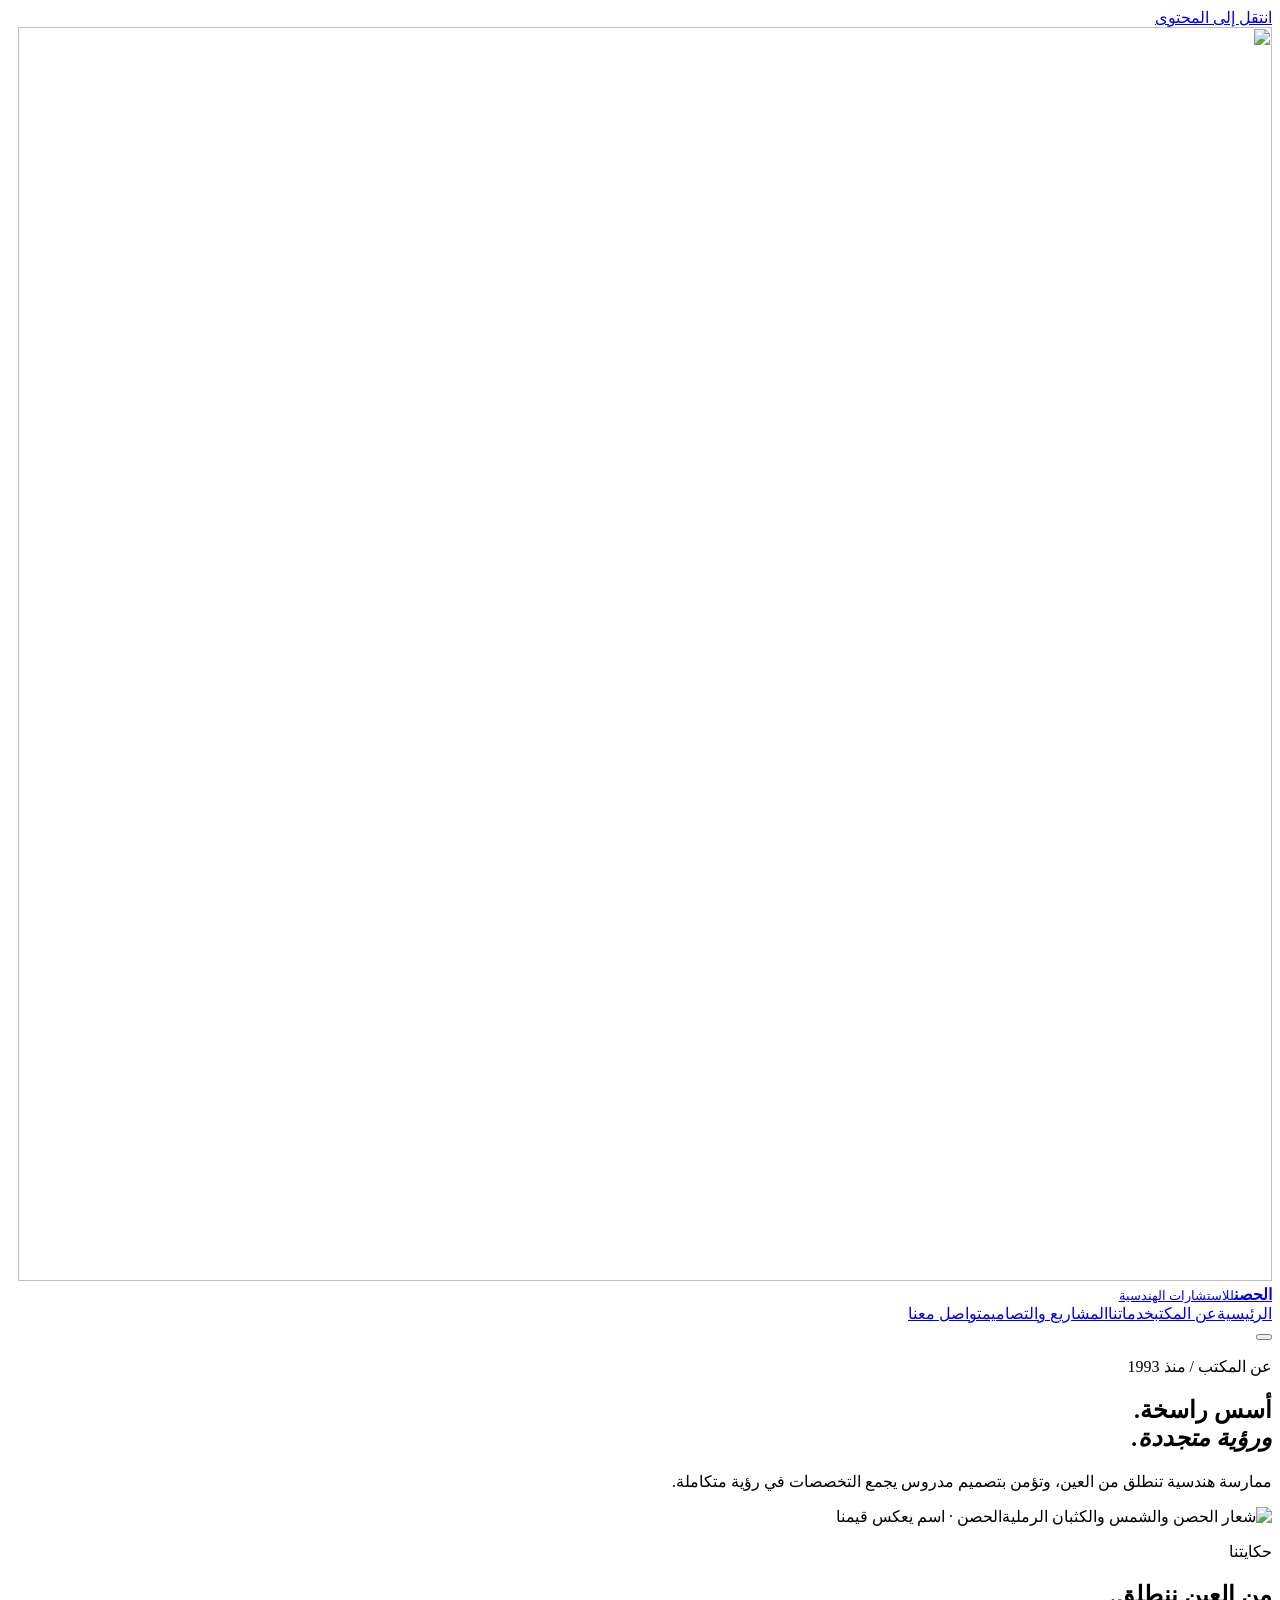
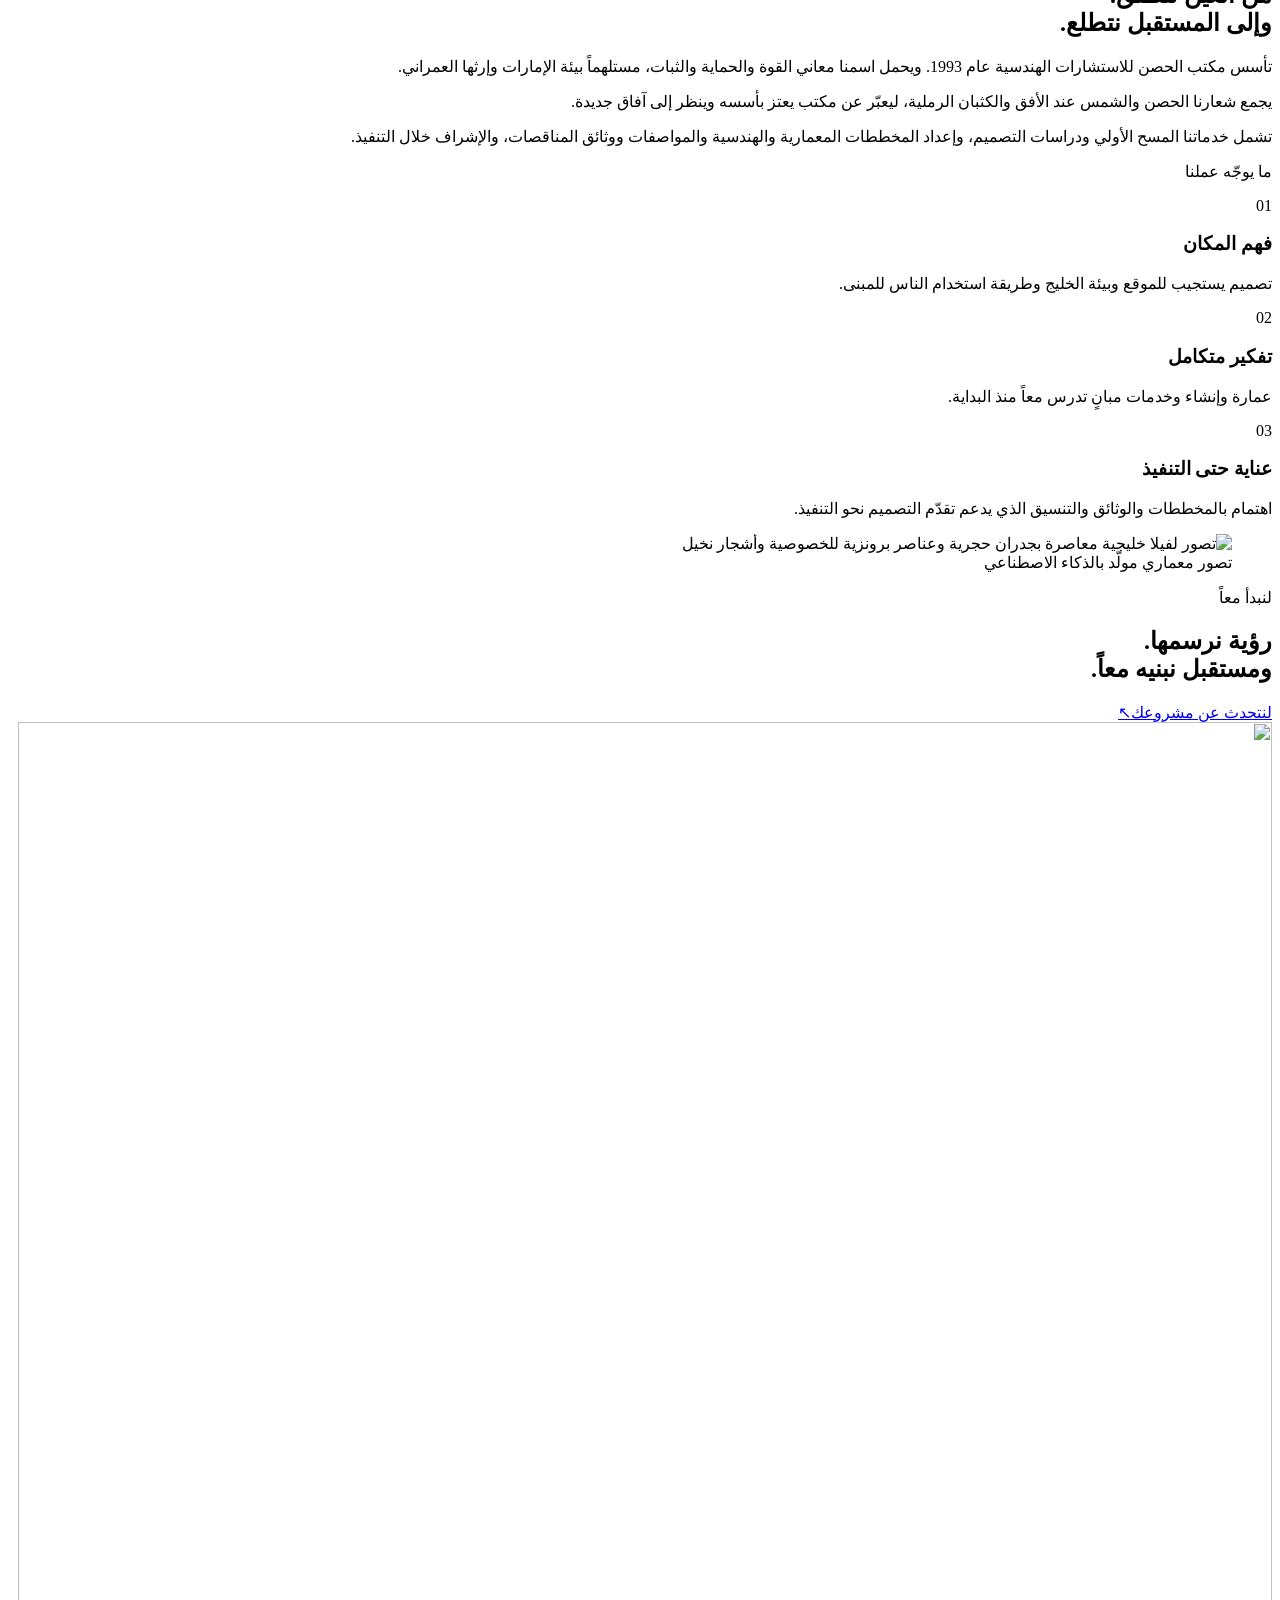
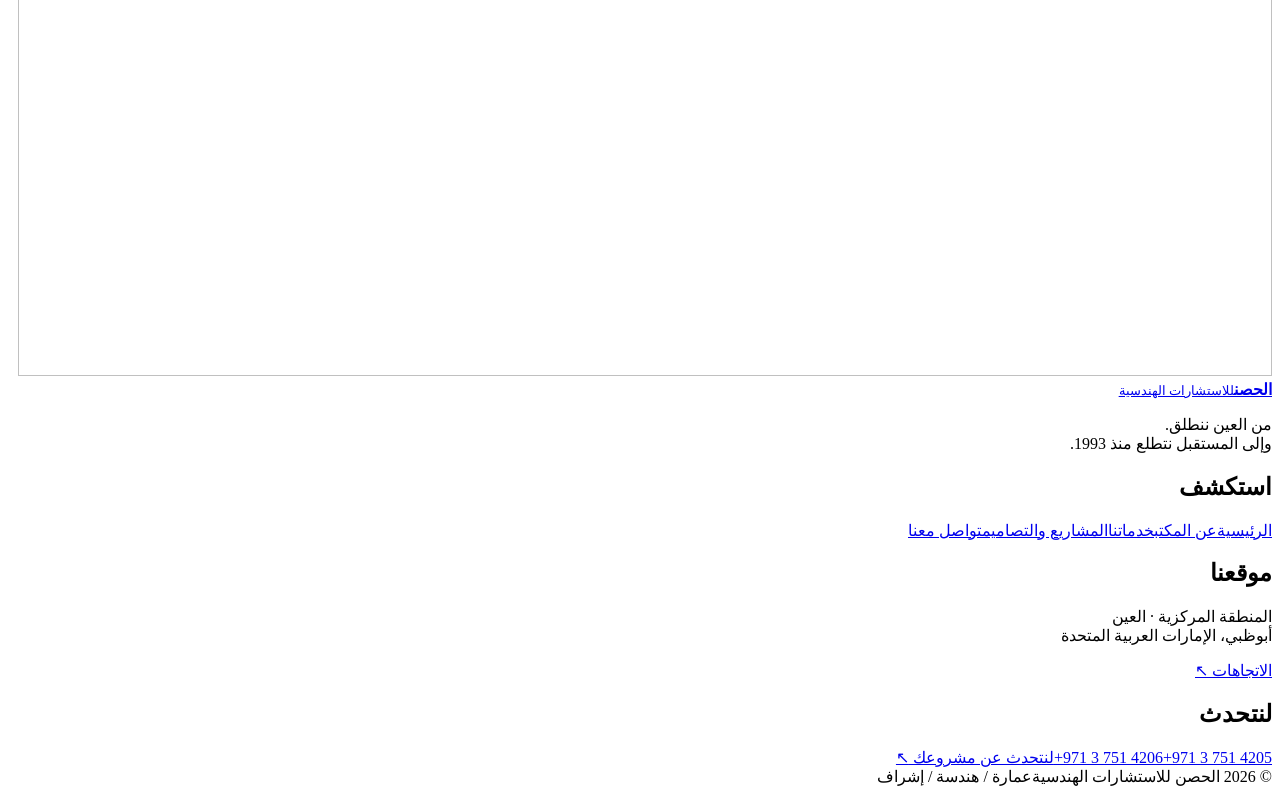
==== about.html @ 3a3fc2dd "Publish Arabic Al Hosn website pages" ====
<!doctype html><html lang="ar" dir="rtl"><head><meta charset="UTF-8"><meta name="viewport" content="width=device-width, initial-scale=1"><title>عن المكتب | الحصن للاستشارات الهندسية</title><meta name="description" content="العمارة والهندسة والإشراف في العين، الإمارات. الحصن للاستشارات الهندسية، منذ عام 1993."><meta name="theme-color" content="#542831"><link rel="canonical" href="https://originroastery1-crypto.github.io/al-hosn-engineering/about.html"><link rel="icon" href="assets/logo-transparent.png"><link rel="preconnect" href="https://fonts.googleapis.com"><link rel="preconnect" href="https://fonts.gstatic.com" crossorigin><link rel="stylesheet" href="assets/site.css?v=c51ff1ee59ac"><link rel="stylesheet" href="assets/gallery.css"><script src="script.js" defer></script></head><body class="arabic-only" data-page="about"><a class="skip" href="#main">انتقل إلى المحتوى</a><header class="site-header"><a class="brand" href="index.html" aria-label="الحصن — الصفحة الرئيسية"><span class="brand-emblem"><img class="" src="assets/logo-transparent.png" alt="" width="1254" height="1254" loading="lazy" decoding="async"></span><span class="wordmark"><b>الحصن</b><small>للاستشارات الهندسية</small></span></a><nav class="main-nav" id="main-navigation" aria-label="القائمة الرئيسية"><a href="index.html">الرئيسية</a><a href="about.html" aria-current="page">عن المكتب</a><a href="services.html">خدماتنا</a><a href="projects.html">المشاريع والتصاميم</a><a href="contact.html">تواصل معنا</a></nav><button class="menu" type="button" aria-expanded="false" aria-controls="main-navigation" aria-label="فتح القائمة"><span></span><span></span></button></header><main id="main"><section class="page-intro wrap"><p class="eyebrow">عن المكتب / منذ 1993</p><h1>أسس راسخة.<br><em>ورؤية متجددة.</em></h1><p class="lead">ممارسة هندسية تنطلق من العين، وتؤمن بتصميم مدروس يجمع التخصصات في رؤية متكاملة.</p></section><section class="about-story wrap"><div class="identity-panel"><img class="" src="assets/logo-transparent.png" alt="شعار الحصن والشمس والكثبان الرملية" width="1254" height="1254" loading="lazy" decoding="async"><span>الحصن · اسم يعكس قيمنا</span></div><div><p class="eyebrow">حكايتنا</p><h2>من العين ننطلق.<br>وإلى المستقبل نتطلع.</h2><p>تأسس مكتب الحصن للاستشارات الهندسية عام 1993. ويحمل اسمنا معاني القوة والحماية والثبات، مستلهماً بيئة الإمارات وإرثها العمراني.</p><p>يجمع شعارنا الحصن والشمس عند الأفق والكثبان الرملية، ليعبّر عن مكتب يعتز بأسسه وينظر إلى آفاق جديدة.</p><p>تشمل خدماتنا المسح الأولي ودراسات التصميم، وإعداد المخططات المعمارية والهندسية والمواصفات ووثائق المناقصات، والإشراف خلال التنفيذ.</p></div></section>
<section class="values wrap"><p class="eyebrow">ما يوجّه عملنا</p><div class="values-grid"><article><span>01</span><h3>فهم المكان</h3><p>تصميم يستجيب للموقع وبيئة الخليج وطريقة استخدام الناس للمبنى.</p></article><article><span>02</span><h3>تفكير متكامل</h3><p>عمارة وإنشاء وخدمات مبانٍ تدرس معاً منذ البداية.</p></article><article><span>03</span><h3>عناية حتى التنفيذ</h3><p>اهتمام بالمخططات والوثائق والتنسيق الذي يدعم تقدّم التصميم نحو التنفيذ.</p></article></div></section><section class="image-band"><figure class="architecture-image "><img class="" src="assets/gcc-villa.webp" alt="تصور لفيلا خليجية معاصرة بجدران حجرية وعناصر برونزية للخصوصية وأشجار نخيل" width="1024" height="688" loading="lazy" decoding="async"><figcaption>تصور معماري مولّد بالذكاء الاصطناعي</figcaption></figure></section><section class="invitation wrap"><div><p class="eyebrow">لنبدأ معاً</p><h2>رؤية نرسمها.<br>ومستقبل نبنيه معاً.</h2></div><a class="button light" href="contact.html">لنتحدث عن مشروعك<span aria-hidden="true">↖</span></a></section></main><footer class="site-footer wrap"><div><a class="brand" href="index.html" aria-label="الحصن — الصفحة الرئيسية"><span class="brand-emblem"><img class="" src="assets/logo-transparent.png" alt="" width="1254" height="1254" loading="lazy" decoding="async"></span><span class="wordmark"><b>الحصن</b><small>للاستشارات الهندسية</small></span></a><p>من العين ننطلق.<br>وإلى المستقبل نتطلع منذ 1993.</p></div><div><h2>استكشف</h2><a href="index.html">الرئيسية</a><a href="about.html" aria-current="page">عن المكتب</a><a href="services.html">خدماتنا</a><a href="projects.html">المشاريع والتصاميم</a><a href="contact.html">تواصل معنا</a></div><div><h2>موقعنا</h2><p>المنطقة المركزية · العين<br>أبوظبي، الإمارات العربية المتحدة</p><a href="https://www.google.com/maps/search/?api=1&query=Al+Hosn+Engineering+Consultants+Zayed+Bin+Sultan+Street+Al+Ain" target="_blank" rel="noopener">الاتجاهات <span aria-hidden="true">↖</span></a></div><div><h2>لنتحدث</h2><a dir="ltr" href="tel:+97137514205">+971 3 751 4205</a><a dir="ltr" href="tel:+97137514206">+971 3 751 4206</a><a href="contact.html">لنتحدث عن مشروعك <span aria-hidden="true">↖</span></a></div><div class="footer-bottom"><span>© <span id="year">2026</span> الحصن للاستشارات الهندسية</span><span>عمارة / هندسة / إشراف</span></div></footer></body></html>
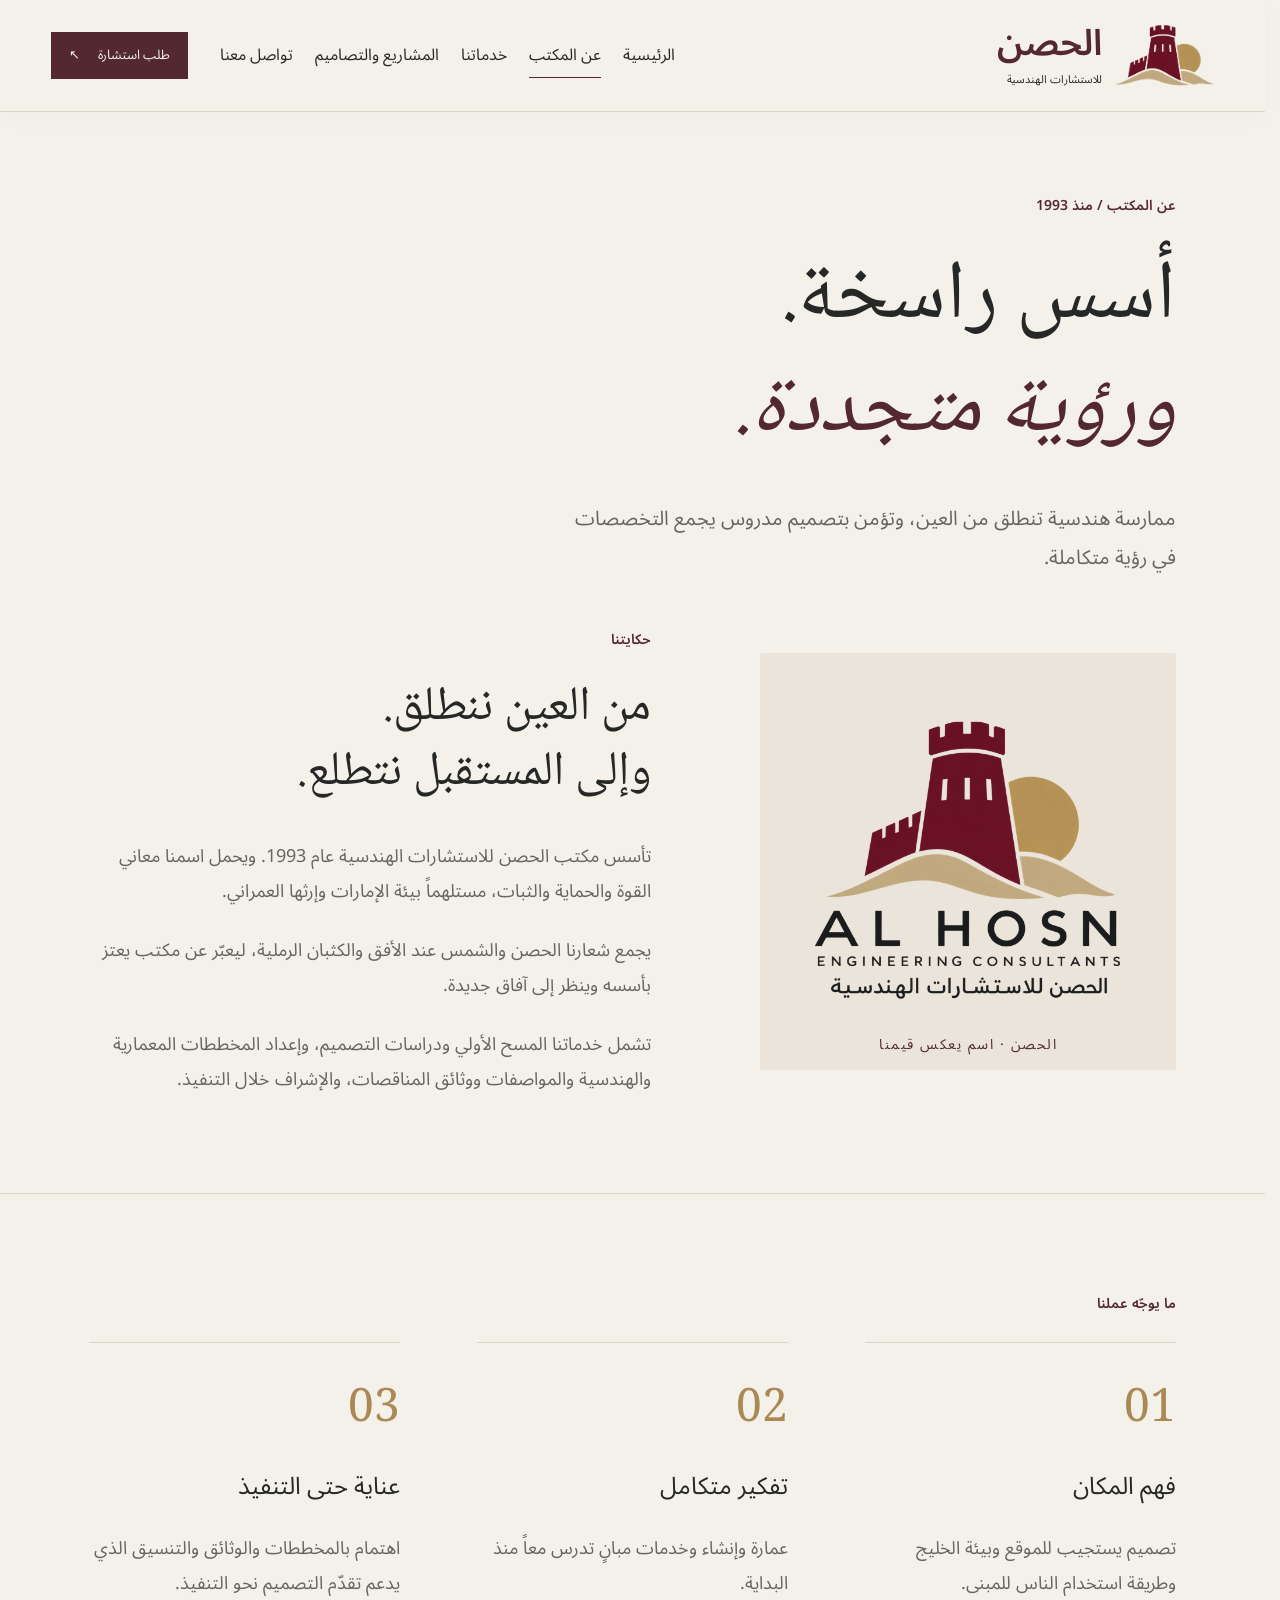
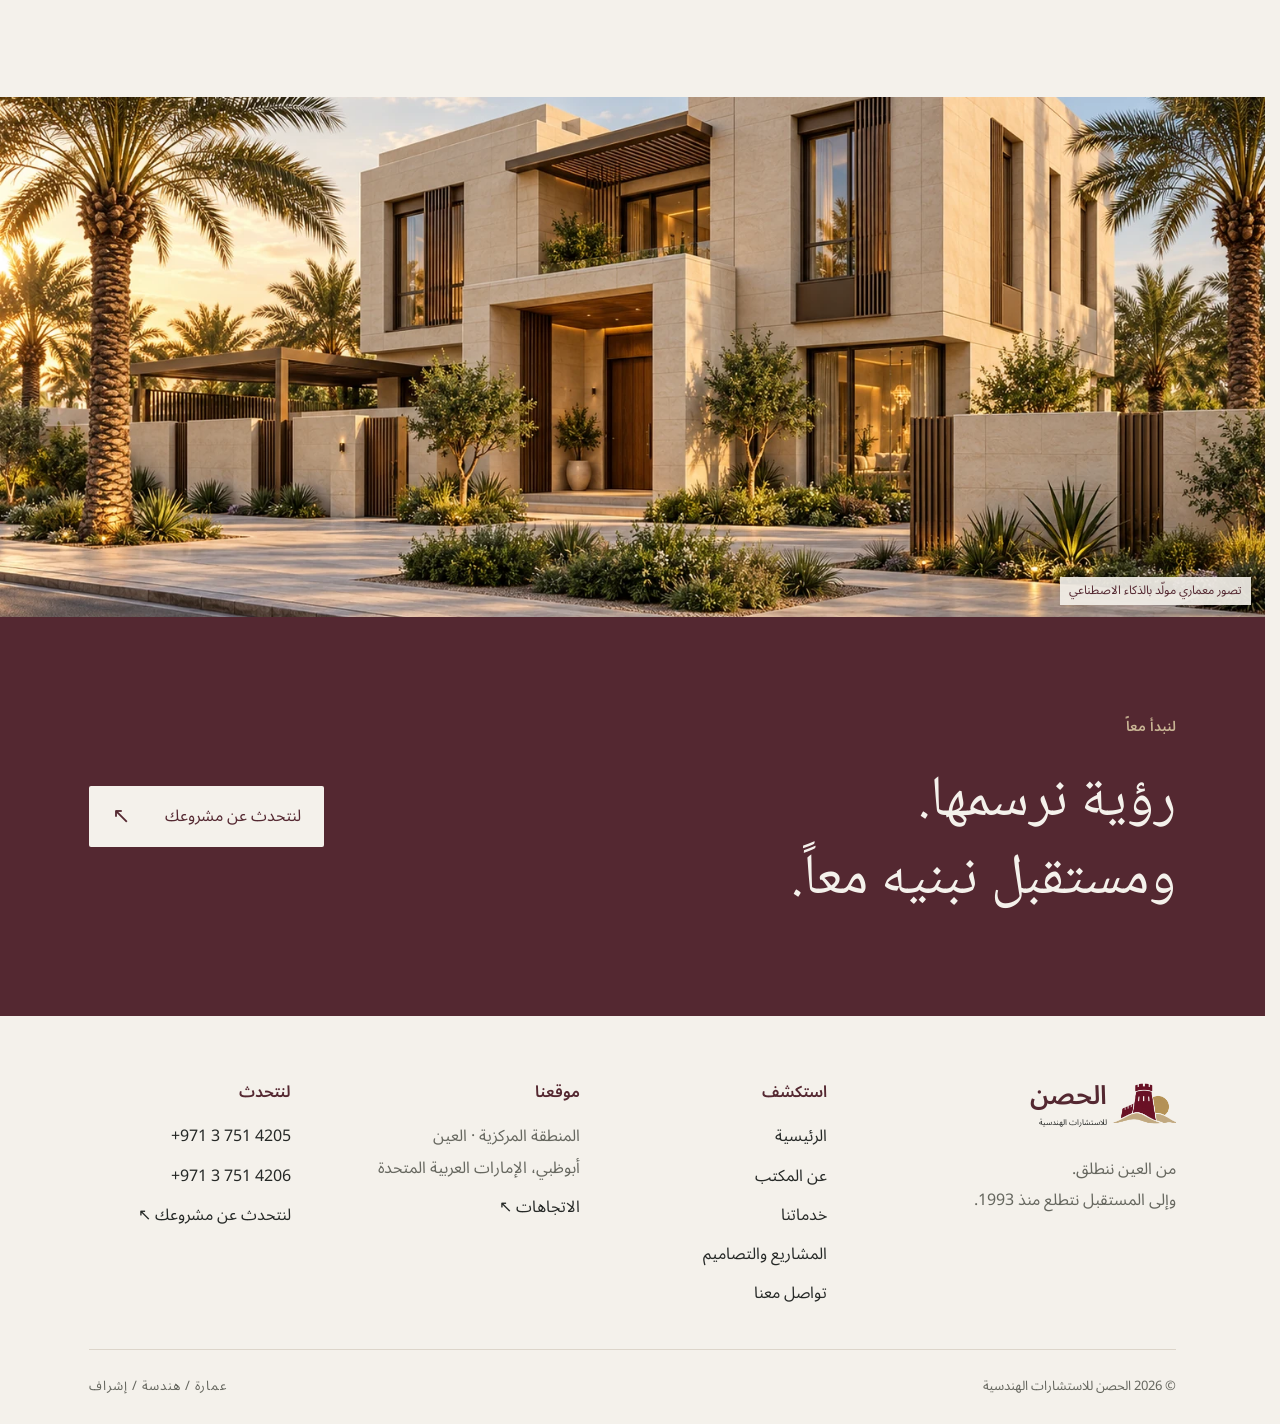
==== commit 2df622ff: "Improve five Arabic pages with consultation actions and helpful contact FAQs" ====
--- a/about.html
+++ b/about.html
@@ -1,2 +1,2 @@
-<!doctype html><html lang="ar" dir="rtl"><head><meta charset="UTF-8"><meta name="viewport" content="width=device-width, initial-scale=1"><title>عن المكتب | الحصن للاستشارات الهندسية</title><meta name="description" content="العمارة والهندسة والإشراف في العين، الإمارات. الحصن للاستشارات الهندسية، منذ عام 1993."><meta name="theme-color" content="#542831"><link rel="canonical" href="https://originroastery1-crypto.github.io/al-hosn-engineering/about.html"><link rel="icon" href="assets/logo-transparent.png"><link rel="preconnect" href="https://fonts.googleapis.com"><link rel="preconnect" href="https://fonts.gstatic.com" crossorigin><link rel="stylesheet" href="assets/site.css?v=c51ff1ee59ac"><link rel="stylesheet" href="assets/gallery.css"><script src="script.js" defer></script></head><body class="arabic-only" data-page="about"><a class="skip" href="#main">انتقل إلى المحتوى</a><header class="site-header"><a class="brand" href="index.html" aria-label="الحصن — الصفحة الرئيسية"><span class="brand-emblem"><img class="" src="assets/logo-transparent.png" alt="" width="1254" height="1254" loading="lazy" decoding="async"></span><span class="wordmark"><b>الحصن</b><small>للاستشارات الهندسية</small></span></a><nav class="main-nav" id="main-navigation" aria-label="القائمة الرئيسية"><a href="index.html">الرئيسية</a><a href="about.html" aria-current="page">عن المكتب</a><a href="services.html">خدماتنا</a><a href="projects.html">المشاريع والتصاميم</a><a href="contact.html">تواصل معنا</a></nav><button class="menu" type="button" aria-expanded="false" aria-controls="main-navigation" aria-label="فتح القائمة"><span></span><span></span></button></header><main id="main"><section class="page-intro wrap"><p class="eyebrow">عن المكتب / منذ 1993</p><h1>أسس راسخة.<br><em>ورؤية متجددة.</em></h1><p class="lead">ممارسة هندسية تنطلق من العين، وتؤمن بتصميم مدروس يجمع التخصصات في رؤية متكاملة.</p></section><section class="about-story wrap"><div class="identity-panel"><img class="" src="assets/logo-transparent.png" alt="شعار الحصن والشمس والكثبان الرملية" width="1254" height="1254" loading="lazy" decoding="async"><span>الحصن · اسم يعكس قيمنا</span></div><div><p class="eyebrow">حكايتنا</p><h2>من العين ننطلق.<br>وإلى المستقبل نتطلع.</h2><p>تأسس مكتب الحصن للاستشارات الهندسية عام 1993. ويحمل اسمنا معاني القوة والحماية والثبات، مستلهماً بيئة الإمارات وإرثها العمراني.</p><p>يجمع شعارنا الحصن والشمس عند الأفق والكثبان الرملية، ليعبّر عن مكتب يعتز بأسسه وينظر إلى آفاق جديدة.</p><p>تشمل خدماتنا المسح الأولي ودراسات التصميم، وإعداد المخططات المعمارية والهندسية والمواصفات ووثائق المناقصات، والإشراف خلال التنفيذ.</p></div></section>
-<section class="values wrap"><p class="eyebrow">ما يوجّه عملنا</p><div class="values-grid"><article><span>01</span><h3>فهم المكان</h3><p>تصميم يستجيب للموقع وبيئة الخليج وطريقة استخدام الناس للمبنى.</p></article><article><span>02</span><h3>تفكير متكامل</h3><p>عمارة وإنشاء وخدمات مبانٍ تدرس معاً منذ البداية.</p></article><article><span>03</span><h3>عناية حتى التنفيذ</h3><p>اهتمام بالمخططات والوثائق والتنسيق الذي يدعم تقدّم التصميم نحو التنفيذ.</p></article></div></section><section class="image-band"><figure class="architecture-image "><img class="" src="assets/gcc-villa.webp" alt="تصور لفيلا خليجية معاصرة بجدران حجرية وعناصر برونزية للخصوصية وأشجار نخيل" width="1024" height="688" loading="lazy" decoding="async"><figcaption>تصور معماري مولّد بالذكاء الاصطناعي</figcaption></figure></section><section class="invitation wrap"><div><p class="eyebrow">لنبدأ معاً</p><h2>رؤية نرسمها.<br>ومستقبل نبنيه معاً.</h2></div><a class="button light" href="contact.html">لنتحدث عن مشروعك<span aria-hidden="true">↖</span></a></section></main><footer class="site-footer wrap"><div><a class="brand" href="index.html" aria-label="الحصن — الصفحة الرئيسية"><span class="brand-emblem"><img class="" src="assets/logo-transparent.png" alt="" width="1254" height="1254" loading="lazy" decoding="async"></span><span class="wordmark"><b>الحصن</b><small>للاستشارات الهندسية</small></span></a><p>من العين ننطلق.<br>وإلى المستقبل نتطلع منذ 1993.</p></div><div><h2>استكشف</h2><a href="index.html">الرئيسية</a><a href="about.html" aria-current="page">عن المكتب</a><a href="services.html">خدماتنا</a><a href="projects.html">المشاريع والتصاميم</a><a href="contact.html">تواصل معنا</a></div><div><h2>موقعنا</h2><p>المنطقة المركزية · العين<br>أبوظبي، الإمارات العربية المتحدة</p><a href="https://www.google.com/maps/search/?api=1&query=Al+Hosn+Engineering+Consultants+Zayed+Bin+Sultan+Street+Al+Ain" target="_blank" rel="noopener">الاتجاهات <span aria-hidden="true">↖</span></a></div><div><h2>لنتحدث</h2><a dir="ltr" href="tel:+97137514205">+971 3 751 4205</a><a dir="ltr" href="tel:+97137514206">+971 3 751 4206</a><a href="contact.html">لنتحدث عن مشروعك <span aria-hidden="true">↖</span></a></div><div class="footer-bottom"><span>© <span id="year">2026</span> الحصن للاستشارات الهندسية</span><span>عمارة / هندسة / إشراف</span></div></footer></body></html>+<!doctype html><html lang="ar" dir="rtl"><head><meta charset="UTF-8"><meta name="viewport" content="width=device-width, initial-scale=1"><title>عن المكتب | الحصن للاستشارات الهندسية</title><meta name="description" content="العمارة والهندسة والإشراف في العين، الإمارات. الحصن للاستشارات الهندسية، منذ عام 1993."><meta name="theme-color" content="#542831"><link rel="canonical" href="https://originroastery1-crypto.github.io/al-hosn-engineering/about.html"><link rel="icon" href="assets/logo-transparent.png"><link rel="preconnect" href="https://fonts.googleapis.com"><link rel="preconnect" href="https://fonts.gstatic.com" crossorigin><link rel="stylesheet" href="assets/site.css?v=c51ff1ee59ac"><link rel="stylesheet" href="assets/gallery.css"><script src="script.js" defer></script><link rel="stylesheet" href="assets/professional.css?v=c82ee817e5d1"></head><body class="arabic-only" data-page="about"><a class="skip" href="#main">انتقل إلى المحتوى</a><header class="site-header"><a class="brand" href="index.html" aria-label="الحصن — الصفحة الرئيسية"><span class="brand-emblem"><img class="" src="assets/logo-transparent.png" alt="" width="1254" height="1254" loading="lazy" decoding="async"></span><span class="wordmark"><b>الحصن</b><small>للاستشارات الهندسية</small></span></a><nav class="main-nav" id="main-navigation" aria-label="القائمة الرئيسية"><a href="index.html">الرئيسية</a><a href="about.html" aria-current="page">عن المكتب</a><a href="services.html">خدماتنا</a><a href="projects.html">المشاريع والتصاميم</a><a href="contact.html">تواصل معنا</a></nav><a class="header-consult" href="contact.html#consultation">طلب استشارة <span aria-hidden="true">↖</span></a><button class="menu" type="button" aria-expanded="false" aria-controls="main-navigation" aria-label="فتح القائمة"><span></span><span></span></button></header><main id="main"><section class="page-intro wrap"><p class="eyebrow">عن المكتب / منذ 1993</p><h1>أسس راسخة.<br><em>ورؤية متجددة.</em></h1><p class="lead">ممارسة هندسية تنطلق من العين، وتؤمن بتصميم مدروس يجمع التخصصات في رؤية متكاملة.</p></section><section class="about-story wrap"><div class="identity-panel"><img class="" src="assets/logo-transparent.png" alt="شعار الحصن والشمس والكثبان الرملية" width="1254" height="1254" loading="lazy" decoding="async"><span>الحصن · اسم يعكس قيمنا</span></div><div><p class="eyebrow">حكايتنا</p><h2>من العين ننطلق.<br>وإلى المستقبل نتطلع.</h2><p>تأسس مكتب الحصن للاستشارات الهندسية عام 1993. ويحمل اسمنا معاني القوة والحماية والثبات، مستلهماً بيئة الإمارات وإرثها العمراني.</p><p>يجمع شعارنا الحصن والشمس عند الأفق والكثبان الرملية، ليعبّر عن مكتب يعتز بأسسه وينظر إلى آفاق جديدة.</p><p>تشمل خدماتنا المسح الأولي ودراسات التصميم، وإعداد المخططات المعمارية والهندسية والمواصفات ووثائق المناقصات، والإشراف خلال التنفيذ.</p></div></section>
+<section class="values wrap"><p class="eyebrow">ما يوجّه عملنا</p><div class="values-grid"><article><span>01</span><h3>فهم المكان</h3><p>تصميم يستجيب للموقع وبيئة الخليج وطريقة استخدام الناس للمبنى.</p></article><article><span>02</span><h3>تفكير متكامل</h3><p>عمارة وإنشاء وخدمات مبانٍ تدرس معاً منذ البداية.</p></article><article><span>03</span><h3>عناية حتى التنفيذ</h3><p>اهتمام بالمخططات والوثائق والتنسيق الذي يدعم تقدّم التصميم نحو التنفيذ.</p></article></div></section><section class="image-band"><figure class="architecture-image "><img class="" src="assets/gcc-villa.webp" alt="تصور لفيلا خليجية معاصرة بجدران حجرية وعناصر برونزية للخصوصية وأشجار نخيل" width="1024" height="688" loading="lazy" decoding="async"><figcaption>تصور معماري مولّد بالذكاء الاصطناعي</figcaption></figure></section><section class="invitation wrap"><div><p class="eyebrow">لنبدأ معاً</p><h2>رؤية نرسمها.<br>ومستقبل نبنيه معاً.</h2></div><a class="button light" href="contact.html#consultation">لنتحدث عن مشروعك<span aria-hidden="true">↖</span></a></section></main><footer class="site-footer wrap"><div><a class="brand" href="index.html" aria-label="الحصن — الصفحة الرئيسية"><span class="brand-emblem"><img class="" src="assets/logo-transparent.png" alt="" width="1254" height="1254" loading="lazy" decoding="async"></span><span class="wordmark"><b>الحصن</b><small>للاستشارات الهندسية</small></span></a><p>من العين ننطلق.<br>وإلى المستقبل نتطلع منذ 1993.</p></div><div><h2>استكشف</h2><a href="index.html">الرئيسية</a><a href="about.html" aria-current="page">عن المكتب</a><a href="services.html">خدماتنا</a><a href="projects.html">المشاريع والتصاميم</a><a href="contact.html">تواصل معنا</a></div><div><h2>موقعنا</h2><p>المنطقة المركزية · العين<br>أبوظبي، الإمارات العربية المتحدة</p><a href="https://www.google.com/maps/search/?api=1&query=Al+Hosn+Engineering+Consultants+Zayed+Bin+Sultan+Street+Al+Ain" target="_blank" rel="noopener">الاتجاهات <span aria-hidden="true">↖</span></a></div><div><h2>لنتحدث</h2><a dir="ltr" href="tel:+97137514205">+971 3 751 4205</a><a dir="ltr" href="tel:+97137514206">+971 3 751 4206</a><a href="contact.html#consultation">لنتحدث عن مشروعك <span aria-hidden="true">↖</span></a></div><div class="footer-bottom"><span>© <span id="year">2026</span> الحصن للاستشارات الهندسية</span><span>عمارة / هندسة / إشراف</span></div></footer></body></html>
--- a/assets/site.css
+++ b/assets/site.css
@@ -0,0 +1,112 @@
+@import url('https://fonts.googleapis.com/css2?family=Cormorant+Garamond:wght@400;500;600&family=DM+Sans:wght@400;500;600;700&family=Noto+Naskh+Arabic:wght@400;500;600&family=Noto+Sans+Arabic:wght@400;500;600;700&display=swap');
+:root{--burgundy:#542831;--ivory:#f4f1eb;--sand:#c8b494;--sun:#aa8955;--ink:#252826;--muted:#66675f;--line:#dcd5ca;--display:'Cormorant Garamond',Georgia,serif;--body:'DM Sans',sans-serif}
+*{box-sizing:border-box}html{scroll-behavior:smooth;scroll-padding-top:125px}body{margin:0;background:var(--ivory);color:var(--ink);font:400 15px/1.8 var(--body);-webkit-font-smoothing:antialiased}html[dir=rtl]{--display:'Noto Naskh Arabic',serif;--body:'Noto Sans Arabic',sans-serif}a{color:inherit;text-decoration:none}button{font:inherit}a,button{-webkit-tap-highlight-color:transparent}a:focus-visible,button:focus-visible,summary:focus-visible{outline:3px solid var(--sun);outline-offset:5px}img{max-width:100%}figure,p,h1,h2,h3{margin:0}button,a,summary{touch-action:manipulation}button{cursor:pointer}h1,h2,h3{font-weight:400}h1,h2{font-family:var(--display);line-height:1.05;letter-spacing:-1.7px}h1{font-size:clamp(58px,6.5vw,100px)}h2{font-size:clamp(40px,4.1vw,64px)}h3{font-size:23px;line-height:1.4}em{font-weight:400;color:var(--burgundy)}.wrap{padding-inline:7%;max-width:1800px;margin-inline:auto}.eyebrow{font-size:10px;font-weight:600;letter-spacing:2.1px;text-transform:uppercase;color:var(--burgundy);margin-bottom:25px}.lead{font-size:16px;line-height:1.95;color:var(--muted);max-width:620px}.button{display:inline-flex;justify-content:space-between;align-items:center;gap:35px;min-height:50px;padding:14px 22px;font-size:12px;background:var(--burgundy);color:var(--ivory);border:1px solid transparent;transition:background .2s,transform .2s}.button>span{font-size:22px;line-height:1}.button:hover{background:#693541;transform:translateY(-2px)}.button.light{background:var(--ivory);color:var(--burgundy)}.button.light:hover{background:#e8e0d3}.button.outline{border-color:#ffffff75;background:transparent}.button.outline:hover{background:#ffffff15}.button.text-button{background:transparent;border:0;border-bottom:1px solid var(--line);color:var(--burgundy);padding-inline:0}.button.text-button:hover{border-color:var(--burgundy);transform:none}.skip{position:fixed;inset-block-start:-100px;inset-inline-start:15px;z-index:99;background:var(--burgundy);color:white;padding:12px}.skip:focus{inset-block-start:10px}
+.site-header{height:112px;display:flex;align-items:center;gap:32px;padding:0 4%;position:relative;z-index:20;background:var(--ivory);border-bottom:1px solid var(--line)}.brand{display:inline-flex;align-items:center;gap:12px;flex-shrink:0}.brand-emblem{position:relative;display:block;width:100px;height:64px;overflow:hidden;flex-shrink:0}.brand-emblem img{position:absolute;width:124px;height:124px;max-width:none;left:-13px;top:-18px}.wordmark b{display:block;font-size:27px;letter-spacing:3px;line-height:1.25;color:var(--burgundy);font-weight:600}.wordmark small{display:block;font-size:8px;letter-spacing:1.55px;line-height:1.5;margin-top:5px}.main-nav{margin-inline-start:auto;display:flex;gap:26px;align-items:center;font-size:12px}.main-nav a{padding:12px 0;position:relative;white-space:nowrap}.main-nav a::after{content:'';position:absolute;bottom:5px;inset-inline-start:0;width:0;height:1px;background:var(--burgundy);transition:width .2s}.main-nav a:hover::after,.main-nav a[aria-current=page]::after{width:100%}.language-switch{font-family:'Noto Sans Arabic',sans-serif;color:var(--burgundy);font-size:12px;border-inline-start:1px solid var(--line);padding:10px 0 10px 22px;min-height:44px}.menu{display:none;border:0;background:none;width:44px;height:44px;padding:10px;color:var(--burgundy)}.menu span{display:block;height:1px;background:currentColor;width:24px;margin:7px 0;transition:transform .2s}.menu[aria-expanded=true] span:first-child{transform:translateY(4px) rotate(45deg)}.menu[aria-expanded=true] span:last-child{transform:translateY(-4px) rotate(-45deg)}
+.home-hero{position:relative;min-height:min(770px,calc(100svh - 112px));display:flex;align-items:center;background:var(--sand);color:var(--ivory);isolation:isolate}.hero-image{position:absolute;width:100%;height:100%;object-fit:cover;object-position:center 58%;inset:0;z-index:-3}.hero-shade{position:absolute;inset:0;z-index:-2;background:linear-gradient(90deg,rgba(23,24,21,.75),rgba(23,24,21,.38) 48%,rgba(23,24,21,.08))}.hero-content{width:100%;padding-block:90px 110px}.hero-content .eyebrow{color:#ead8bc;margin-bottom:35px}.hero-content h1{font-size:clamp(65px,7.2vw,112px);line-height:.98;letter-spacing:-1.6px;max-width:900px}.hero-content>p:not(.eyebrow){margin-top:30px;font-size:14px;line-height:1.85;color:#f3eee5}.hero-actions{display:flex;flex-wrap:wrap;gap:15px;margin-top:35px}.hero-caption{position:absolute;inset-inline-end:30px;bottom:22px;font-size:9px;background:#1a1a1860;padding:4px 10px;color:#fff}.hero-scroll{position:absolute;bottom:25px;inset-inline-start:7%;height:40px;width:40px;display:grid;place-items:center;border:1px solid #ffffff60;border-radius:50%}.foundation-strip{padding-block:23px;display:flex;justify-content:space-between;gap:20px;border-bottom:1px solid var(--line);font-size:9px;letter-spacing:1.25px;color:var(--burgundy)}.practice{padding-block:110px;display:grid;grid-template-columns:1fr 2fr;gap:60px}.large-year{display:block;font-family:var(--display);font-size:100px;line-height:1;color:var(--sand);margin-top:35px}.practice .lead{margin-top:30px}.practice .button{margin-top:24px}.selected{padding-block:85px 110px;background:#eae4da}.section-heading{display:flex;justify-content:space-between;align-items:flex-end;gap:35px;margin-bottom:50px}.selected-grid{display:grid;grid-template-columns:1.45fr 1fr;gap:6%;align-items:start}.selected-grid>a:nth-child(2){padding-top:90px}.architecture-image{position:relative;overflow:hidden;background:var(--sand)}.architecture-image img{display:block;width:100%;height:100%;object-fit:cover;transition:transform .6s}.architecture-image figcaption{position:absolute;bottom:12px;inset-inline-start:14px;background:#f4f1ebe8;color:var(--burgundy);padding:4px 9px;font-size:8px;line-height:1.7;max-width:calc(100% - 28px)}a:hover .architecture-image img{transform:scale(1.025)}.selected-grid .architecture-image{height:460px}.selected-grid>a:nth-child(2) .architecture-image{height:500px}.selected-label{display:flex;align-items:center;justify-content:space-between;gap:20px;padding-top:22px}.selected-label small{font-size:9px;letter-spacing:1.5px;color:var(--burgundy)}.selected-label h3{font:400 32px/1.25 var(--display);margin-top:7px}.selected-label>span:last-child{font-size:28px;color:var(--burgundy)}.expertise-preview{padding-block:110px;display:grid;grid-template-columns:1fr 1.1fr;gap:12%}.expertise-preview .lead{margin-top:25px}.expertise-preview .button{margin-top:22px}.expertise-links{border-top:1px solid var(--line)}.expertise-links a{display:flex;align-items:center;gap:20px;padding:26px 0;border-bottom:1px solid var(--line)}.expertise-links a>span:first-child{color:var(--sun);font-size:10px}.expertise-links a>span:last-child{margin-inline-start:auto;color:var(--burgundy);font-size:24px}.expertise-links h3{font-size:18px}.expertise-links a:hover h3{color:var(--burgundy)}.invitation{padding-block:75px;background:var(--burgundy);color:var(--ivory);display:flex;align-items:center;justify-content:space-between;gap:35px}.invitation .eyebrow{color:var(--sand)}.invitation h2{font-size:clamp(44px,4.5vw,68px)}
+.page-intro{padding-block:85px 65px}.page-intro h1{max-width:1100px}.page-intro .lead{margin-top:30px}.about-story{padding-block:20px 100px;display:grid;grid-template-columns:1fr 1.35fr;gap:10%;align-items:center}.identity-panel{background:#eae4da;aspect-ratio:1;display:flex;align-items:center;justify-content:center;flex-direction:column;padding:25px}.identity-panel img{width:100%;max-width:390px}.identity-panel>span{font-size:9px;letter-spacing:1.5px;color:var(--burgundy)}.about-story h2{font-size:48px}.about-story p:not(.eyebrow){margin-top:22px;color:var(--muted);font-size:14px;line-height:1.95}.values{padding-block:70px 90px;border-top:1px solid var(--line)}.values-grid{display:grid;grid-template-columns:repeat(3,1fr);gap:7%}.values-grid span{font-family:var(--display);font-size:46px;color:var(--sun)}.values-grid h3{font-size:20px;margin:12px 0}.values-grid p{font-size:14px;color:var(--muted)}.image-band .architecture-image{height:520px}.image-band img{object-position:center 55%}
+.service-jump{display:flex;flex-wrap:wrap;gap:12px;padding-bottom:50px}.service-jump a{border:1px solid var(--line);padding:10px 14px;font-size:11px;min-height:44px}.service-jump a:hover{background:var(--burgundy);color:var(--ivory)}.service-collection{padding-bottom:80px}.service-detail{display:grid;grid-template-columns:1fr 1fr;gap:12%;padding-block:52px;border-top:1px solid var(--line);scroll-margin-top:20px}.service-number{display:block;font:400 48px/1 var(--display);color:var(--sun);margin-bottom:20px}.service-detail h2{font-size:42px;line-height:1.15}.service-detail h3{font-size:19px;margin-bottom:20px}.service-detail p{color:var(--muted);font-size:14px;line-height:1.95}.service-detail ul,.brief ul{padding-inline-start:20px;color:var(--burgundy);font-size:12px;line-height:2.2;margin-top:20px}.process{background:#eae4da;padding-block:85px}.steps{display:grid;grid-template-columns:repeat(3,1fr);gap:6%;margin-top:50px}.steps article{border-top:1px solid #c6baaa;padding-top:24px}.step-number{font:400 55px/1 var(--display);color:var(--sun)}.steps .eyebrow{margin-top:18px;margin-bottom:14px}.steps h3{font-size:20px;margin-bottom:15px}.steps article>p:last-child{font-size:13px;color:var(--muted);line-height:1.95}
+.concept-intro{display:flex;gap:45px;align-items:start;padding-block:20px 35px;border-top:1px solid var(--line)}.concept-intro>span{font-size:10px;letter-spacing:1px;color:var(--burgundy);white-space:nowrap;padding-top:5px}.concept-intro p{font-size:12px;color:var(--muted);max-width:620px}.designs{padding-block:15px 100px}.design-grid{display:grid;grid-template-columns:1.2fr 1fr;gap:70px 6%;align-items:start}.design-card{margin:0;min-width:0}.design-card:nth-child(even){padding-top:70px}.design-card>a{display:block;position:relative;background:var(--sand);overflow:hidden}.design-card img{display:block;width:100%;height:auto;transition:transform .5s}.design-card>a:hover img{transform:scale(1.025)}.image-open{position:absolute;bottom:15px;inset-inline-end:15px;width:42px;height:42px;display:grid;place-items:center;background:var(--ivory);color:var(--burgundy);font-size:25px}.design-card figcaption{padding-top:22px}.design-type{font-size:9px;letter-spacing:1.3px;color:var(--burgundy)}.design-card h3{font:400 34px/1.2 var(--display);margin-block:10px 14px}.design-card p{font-size:13px;line-height:1.95;color:var(--muted);max-width:440px}.view-concept{display:inline-flex;gap:25px;align-items:center;font-size:11px;border-bottom:1px solid var(--line);padding-bottom:7px;margin-top:20px;color:var(--burgundy)}.view-concept>span{font-size:20px}.design-note{margin-top:55px;max-width:650px;font-size:11px;color:var(--muted)}.design-viewer h2{font-family:var(--body)}.swipe-hint{font-size:10px;color:var(--muted);margin-top:15px;text-align:center}
+.contact-grid{display:grid;grid-template-columns:1fr 1fr;gap:8%;padding-block:10px 90px}.contact-card{background:var(--burgundy);color:var(--ivory);padding:45px;align-self:start}.contact-card .eyebrow{color:var(--sand)}.phone-main{display:block;font-size:clamp(24px,3vw,43px);line-height:1.5;white-space:nowrap;text-align:start}.phone-second{display:block;font-size:19px;margin-top:10px;text-align:start}.contact-card>p:not(.eyebrow){font-size:13px;max-width:360px;margin-top:25px;color:#eee3d9}.contact-card .button{margin-top:30px}.visit-card{padding-top:15px}.visit-card h2{font-size:42px}.visit-card address{font-style:normal;font-size:14px;color:var(--muted);margin-block:30px 15px;line-height:2}.brief{display:grid;grid-template-columns:1fr 1fr;gap:8%;border-top:1px solid var(--line);padding-block:70px}.contact-image{padding-bottom:90px}.contact-image .architecture-image{height:400px}
+.site-footer{display:grid;grid-template-columns:1.4fr .9fr 1.1fr 1fr;gap:6%;padding-block:65px 25px}.site-footer .brand{gap:5px}.site-footer .brand-emblem{width:64px;height:43px}.site-footer .brand-emblem img{width:82px;height:82px;left:-9px;top:-12px}.site-footer .wordmark b{font-size:20px}.site-footer .wordmark small{font-size:6px;letter-spacing:1px}.site-footer>div>p{font-size:12px;color:var(--muted);line-height:1.95;margin-top:20px}.site-footer h2{font:600 10px/1.5 var(--body);letter-spacing:1.7px;color:var(--burgundy);margin:12px 0 25px}.site-footer>div>a:not(.brand){display:block;font-size:12px;line-height:1.8;margin-block:8px;width:fit-content;min-height:30px}.site-footer a:hover{color:var(--burgundy)}.site-footer>div>a[dir=ltr]{font-size:13px}.footer-bottom{grid-column:1/-1;border-top:1px solid var(--line);margin-top:25px;padding-top:20px;display:flex;justify-content:space-between;gap:20px;font-size:9px;color:var(--muted)}.footer-bottom>span:last-child{font-size:8px;letter-spacing:1px}
+html[dir=rtl] h1,html[dir=rtl] h2{letter-spacing:0;line-height:1.35}html[dir=rtl] .eyebrow,html[dir=rtl] small,html[dir=rtl] .design-type,html[dir=rtl] .foundation-strip,html[dir=rtl] .concept-intro>span{letter-spacing:0}html[dir=rtl] .wordmark b{font-size:36px;letter-spacing:0;font-weight:600}html[dir=rtl] .wordmark small{font-size:11px;letter-spacing:0}html[dir=rtl] .main-nav{font-size:12px;gap:23px}html[dir=rtl] .language-switch{padding:10px 22px 10px 0}html[dir=rtl] .hero-shade{background:linear-gradient(270deg,rgba(23,24,21,.77),rgba(23,24,21,.38) 48%,rgba(23,24,21,.08))}html[dir=rtl] .hero-content h1{font-size:clamp(60px,6.3vw,96px);line-height:1.3}html[dir=rtl] .hero-content .eyebrow{margin-bottom:18px}html[dir=rtl] .hero-content>p:not(.eyebrow){margin-top:18px}html[dir=rtl] .hero-actions{margin-top:28px}html[dir=rtl] .selected-label h3,html[dir=rtl] .design-card h3{line-height:1.5}html[dir=rtl] .site-footer .wordmark b{font-size:26px}html[dir=rtl] .site-footer .wordmark small{font-size:8px}html[dir=rtl] .site-footer h2{letter-spacing:0}
+@media(min-width:1800px){.site-header{padding-inline:max(4%,calc((100% - 1660px)/2))}}@media(max-width:1150px){.site-header{gap:20px}.main-nav{gap:16px;font-size:11px}.brand-emblem{width:85px}.wordmark b{font-size:24px}.wordmark small{font-size:7px}.language-switch{padding-inline-start:14px}.site-footer{column-gap:4%}.selected-grid .architecture-image{height:370px}.selected-grid>a:nth-child(2) .architecture-image{height:440px}html[dir=rtl] .main-nav{gap:14px;font-size:11px}}
+@media(max-width:1000px){.site-header{height:96px;padding-inline:5%;gap:16px}.main-nav{display:none;position:absolute;inset-inline:0;top:100%;margin:0;padding:20px 7% 30px;background:var(--ivory);border-bottom:1px solid var(--line);box-shadow:0 15px 20px #2528260a}.main-nav.open{display:flex;flex-direction:column;align-items:stretch;gap:0;font-size:15px}.main-nav a{padding-block:12px;min-height:48px}.main-nav a::after{display:none}.main-nav a[aria-current=page]{color:var(--burgundy);font-weight:700}.language-switch{margin-inline-start:auto}.menu{display:block}.home-hero{min-height:650px}.hero-content h1{font-size:80px}.practice{gap:35px;grid-template-columns:1fr 2fr}.expertise-preview{gap:7%}.site-footer{grid-template-columns:1.2fr 1fr;gap:35px 8%}.about-story{gap:6%}.about-story h2{font-size:40px}.contact-card{padding:30px}html[dir=rtl] .main-nav.open{font-size:14px;gap:0}}
+@media(max-width:700px){html{scroll-padding-top:25px}.wrap{padding-inline:6%}.site-header{height:94px;gap:10px;padding-inline:5%}.brand{gap:8px}.brand-emblem{width:72px;height:46px}.brand-emblem img{width:88px;height:88px;left:-9px;top:-13px}.wordmark b{font-size:20px;letter-spacing:2px}.wordmark small{font-size:6px;letter-spacing:1px}.language-switch{font-size:11px;padding:10px 0 10px 12px}.menu{flex-shrink:0;width:40px;padding:8px}.eyebrow{font-size:9px;letter-spacing:1.5px;margin-bottom:20px}h1{font-size:58px;letter-spacing:-1px}h2{font-size:42px;letter-spacing:-.8px}.lead{font-size:14px;line-height:1.95}.home-hero{min-height:680px;min-height:calc(90svh - 94px);align-items:flex-end}.hero-image{object-position:56% center}.hero-shade{background:linear-gradient(0deg,rgba(23,24,21,.84),rgba(23,24,21,.2) 85%)}.hero-content{padding-block:80px 100px}.hero-content h1{font-size:60px;line-height:1}.hero-content .eyebrow{margin-bottom:25px}.hero-content>p:not(.eyebrow){font-size:12px;margin-top:24px}.hero-actions{gap:10px;margin-top:25px}.button{gap:20px;padding:12px 16px;font-size:11px}.hero-actions .button{min-height:48px}.hero-caption{bottom:14px;inset-inline-end:12px;font-size:7px;max-width:65%}.hero-scroll{bottom:15px;inset-inline-start:6%;width:34px;height:34px}.foundation-strip{gap:10px;padding-block:18px;font-size:8px;flex-wrap:wrap}.foundation-strip>span:first-child{width:100%}.practice{padding-block:65px;grid-template-columns:1fr;gap:25px}.practice>div:first-child{display:flex;align-items:center;justify-content:space-between}.practice .eyebrow{margin-bottom:0}.large-year{font-size:60px;margin-top:0}.practice .lead{margin-top:22px}.selected{padding-block:60px}.section-heading{display:block;margin-bottom:32px}.section-heading .button{margin-top:18px}.selected-grid{grid-template-columns:1fr;gap:40px}.selected-grid>a:nth-child(2){padding-top:0}.selected-grid .architecture-image{height:auto;aspect-ratio:1.2}.selected-grid>a:nth-child(2) .architecture-image{height:410px}.selected-label{padding-top:15px}.selected-label h3{font-size:30px}.expertise-preview{padding-block:65px;grid-template-columns:1fr;gap:35px}.expertise-links a{padding-block:20px;gap:14px}.expertise-links h3{font-size:16px}.invitation{padding-block:55px;display:block}.invitation h2{font-size:45px}.invitation .button{margin-top:28px}.page-intro{padding-block:55px 40px}.page-intro .lead{margin-top:20px}.about-story{padding-block:5px 55px;grid-template-columns:1fr;gap:35px}.identity-panel{aspect-ratio:auto;min-height:280px;padding:10px 25px 30px}.identity-panel img{max-width:280px}.about-story h2{font-size:39px}.about-story p:not(.eyebrow){font-size:13px}.values{padding-block:45px 55px}.values-grid{grid-template-columns:1fr;gap:30px}.values-grid article{padding-bottom:20px;border-bottom:1px solid var(--line)}.values-grid h3{margin-top:6px}.values-grid p{font-size:13px}.image-band .architecture-image{height:330px}.service-jump{padding-bottom:30px;gap:8px}.service-jump a{font-size:10px;padding:9px 11px}.service-collection{padding-bottom:45px}.service-detail{grid-template-columns:1fr;gap:25px;padding-block:35px}.service-detail h2{font-size:35px}.service-number{font-size:40px;margin-bottom:13px}.service-detail h3{font-size:18px}.service-detail p{font-size:13px}.service-detail ul{font-size:11px}.process{padding-block:55px}.steps{grid-template-columns:1fr;gap:30px;margin-top:35px}.steps h3{font-size:19px}.concept-intro{display:block;padding-block:20px 25px}.concept-intro p{margin-top:12px;font-size:11px}.concept-intro>span{white-space:normal;font-size:9px}.designs{padding-block:10px 60px}.design-grid{grid-template-columns:1fr;gap:42px}.design-card:nth-child(even){padding-top:0}.design-card h3{font-size:31px}.design-card p{font-size:12px}.design-note{margin-top:35px}.gallery-toolbar{margin-bottom:25px}.contact-grid{grid-template-columns:1fr;gap:40px;padding-bottom:55px}.contact-card{padding:28px}.phone-main{font-size:29px}.phone-second{font-size:18px}.visit-card h2{font-size:38px}.visit-card address{font-size:13px}.brief{grid-template-columns:1fr;padding-block:45px;gap:25px}.brief ul{font-size:12px}.contact-image{padding-bottom:50px}.contact-image .architecture-image{height:300px}.site-footer{grid-template-columns:1fr 1fr;padding-block:45px 25px;gap:30px 20px}.site-footer>div:first-child{grid-column:1/-1}.site-footer>div>p{font-size:11px}.site-footer h2{font-size:9px;margin-bottom:18px}.site-footer>div>a:not(.brand){font-size:11px;min-height:36px}.site-footer>div>a[dir=ltr]{font-size:12px}.footer-bottom{margin-top:5px;display:block;font-size:8px}.footer-bottom>span{display:block}.footer-bottom>span:last-child{margin-top:10px;font-size:7px}html[dir=rtl] .wordmark b{font-size:28px}html[dir=rtl] .wordmark small{font-size:9px}html[dir=rtl] .language-switch{padding:10px 12px 10px 0}html[dir=rtl] .hero-shade{background:linear-gradient(0deg,rgba(23,24,21,.86),rgba(23,24,21,.2) 85%)}html[dir=rtl] .hero-content h1{font-size:58px;line-height:1.3}html[dir=rtl] .hero-content>p:not(.eyebrow){font-size:12px}html[dir=rtl] h1{font-size:53px}html[dir=rtl] h2{font-size:40px}html[dir=rtl] .hero-content .eyebrow{margin-bottom:18px}html[dir=rtl] .selected-label h3{font-size:30px}html[dir=rtl] .service-detail h2{font-size:34px}}
+@media(max-width:360px){.site-header{padding-inline:4%;gap:6px}.brand{gap:5px}.brand-emblem{width:60px;height:39px}.brand-emblem img{width:76px;height:76px;left:-8px;top:-11px}.wordmark b{font-size:17px}.wordmark small{font-size:5.5px}.language-switch{font-size:10px;padding-inline-start:9px}.hero-content h1{font-size:51px}.hero-actions{flex-direction:column;align-items:flex-start}.hero-actions .button{min-width:180px}.home-hero{min-height:680px}.phone-main{font-size:25px}html[dir=rtl] .wordmark b{font-size:25px}html[dir=rtl] .wordmark small{font-size:8px}html[dir=rtl] .hero-content h1{font-size:51px}html[dir=rtl] h1{font-size:46px}.page-intro h1{font-size:50px}.contact-card{padding:23px}}
+.selected-grid>a,.site-footer>div{min-width:0}.selected-grid{grid-template-columns:minmax(0,1.45fr) minmax(0,1fr)}.selected-grid .architecture-image{width:100%}
+@media(max-width:1000px){.site-footer{grid-template-columns:minmax(0,1.2fr) minmax(0,1fr)}}
+@media(max-width:700px){.selected-grid{grid-template-columns:minmax(0,1fr)}.site-footer{grid-template-columns:repeat(2,minmax(0,1fr))}html[dir=rtl] .site-footer h2{font:600 9px/1.5 var(--body)}html[dir=rtl] .hero-content h1{font-size:50px}}
+@media(max-width:360px){html[dir=rtl] .hero-content h1{font-size:44px}}
+/* Keep each English headline phrase on one line at phone widths. */
+@media(max-width:700px){html[lang=en] .hero-content h1{font-size:clamp(34px,11vw,48px);line-height:1.34;letter-spacing:-.6px}}
+@media(max-width:700px){.hero-actions{display:grid;grid-template-columns:repeat(2,minmax(0,1fr));gap:10px;max-width:390px}.hero-actions .button{width:100%;min-width:0;min-height:48px;white-space:nowrap;padding:12px 8px;gap:4px}.hero-actions .button>span{font-size:16px}html[lang=en] .hero-actions .button{font-size:clamp(10px,2.9vw,12px)}}
+/* Trim the mobile hero and lower gap together, preserving the content position. */
+@media(max-width:700px){.home-hero{min-height:calc(90svh - 154px)}.home-hero .hero-content{padding-block:60px 100px}}
+@media(max-width:360px){.home-hero{min-height:620px}}
+/* Shared vertical rhythm for every page and both reading directions. */
+:root{--section-space:96px;--intro-top:80px;--intro-bottom:48px;--label-gap:24px;--heading-gap:16px;--copy-gap:24px;--action-gap:24px;--content-gap:40px;--item-space:40px;--card-gap:64px}
+.practice,.selected,.expertise-preview,.values,.process,.invitation,.brief{padding-block:var(--section-space)}
+.page-intro{padding-block:var(--intro-top) var(--intro-bottom)}
+main .eyebrow{margin-bottom:var(--label-gap)}
+.page-intro .lead,.practice .lead,.expertise-preview .lead{margin-block-start:var(--copy-gap)}
+.practice .button,.expertise-preview .button{margin-block-start:var(--action-gap)}
+.section-heading{margin-bottom:var(--content-gap)}
+.about-story{padding-block:0 var(--section-space)}
+.identity-panel img{height:auto}
+.about-story p:not(.eyebrow){margin-block-start:var(--copy-gap)}
+.values-grid h3{margin-block:12px var(--heading-gap)}
+.service-jump{padding-bottom:var(--content-gap)}
+.service-collection{padding-bottom:var(--section-space)}
+.service-detail{padding-block:var(--item-space);row-gap:24px}
+.service-number{margin-bottom:var(--heading-gap)}
+.service-detail h3,.steps h3{margin-bottom:var(--heading-gap)}
+.service-detail ul,.brief ul{margin-block-start:var(--copy-gap)}
+.steps{margin-top:var(--content-gap)}
+.steps .eyebrow{margin-top:var(--heading-gap);margin-bottom:var(--heading-gap)}
+.concept-intro{padding-block:24px var(--content-gap)}
+.designs{padding-block:0 var(--section-space)}
+.designs .gallery-toolbar{margin-bottom:var(--content-gap)}
+.designs .design-grid{row-gap:var(--card-gap)}
+.design-card figcaption,.selected-label{padding-top:24px}
+.design-card h3{margin-block:12px var(--heading-gap)}
+.design-note{margin-top:var(--content-gap)}
+.contact-grid{padding-block:0 var(--section-space)}
+.contact-card>p:not(.eyebrow){margin-top:var(--copy-gap)}
+.contact-card .button,.visit-card .button{margin-top:var(--action-gap)}
+.visit-card{padding-top:0}
+.visit-card address{margin-block:var(--copy-gap) 0}
+.contact-image{padding-bottom:var(--section-space)}
+.site-footer{padding-block:64px 24px;row-gap:32px}
+.site-footer h2{margin-block:0 var(--heading-gap)}
+.site-footer>div>p{margin-top:var(--heading-gap)}
+.footer-bottom{margin-top:0;padding-top:24px}
+@media(max-width:700px){
+  :root{--section-space:56px;--intro-top:48px;--intro-bottom:32px;--label-gap:16px;--copy-gap:20px;--content-gap:32px;--item-space:32px;--card-gap:48px}
+  .practice,.expertise-preview,.about-story,.brief{row-gap:var(--content-gap)}
+  .selected-grid,.values-grid,.steps,.contact-grid{row-gap:var(--content-gap)}
+  .section-heading .button{margin-top:var(--heading-gap)}
+  .invitation .button{margin-top:var(--action-gap)}
+  .values-grid article{padding-bottom:24px}
+  .concept-intro p{margin-top:12px}
+  .design-card figcaption,.selected-label{padding-top:20px}
+  .site-footer{padding-block:var(--section-space) 24px;row-gap:32px}
+}
+/* Clear separation between headings and their supporting copy, in both languages. */
+:root{--display-copy-gap:32px;--title-copy-gap:24px}
+.page-intro .lead,.practice .lead,.expertise-preview .lead{margin-block-start:var(--display-copy-gap)}
+.about-story h2+p:not(.eyebrow){margin-block-start:var(--display-copy-gap)}
+.values-grid h3,.service-detail h3,.steps h3,.design-card h3{margin-block-end:var(--title-copy-gap)}
+.visit-card address{margin-block-start:var(--display-copy-gap)}
+html[lang] .hero-content>h1+p:not(.eyebrow){margin-block-start:var(--display-copy-gap)}
+/* Compact page titles on phones; preserve the separately tuned homepage hero. */
+@media(max-width:700px){html[lang=en] .page-intro h1{font-size:clamp(32px,9.6vw,44px);line-height:1.18;letter-spacing:-.6px;text-wrap:balance}html[lang=ar] .page-intro h1{font-size:clamp(36px,11.2vw,48px);line-height:1.4;letter-spacing:0;text-wrap:balance}}
+/* Let the longer English Contact title balance naturally into two mobile lines. */
+@media(max-width:700px){html[lang=en] body[data-page=contact] .page-intro h1{font-size:clamp(28px,9.2vw,42px);line-height:1.26}html[lang=en] body[data-page=contact] .page-intro h1 br{display:none}}
+@media(max-width:1000px){.arabic-only .site-header .menu{margin-inline-start:auto}}
+/* Desktop reading scale; phone and tablet typography retains its reviewed sizing. */
+@media(min-width:1001px){
+  body{font-size:18px;line-height:1.95}
+  html[lang=ar] .main-nav{font-size:16px;gap:22px}
+  .eyebrow{font-size:14px}
+  .lead{font-size:20px;line-height:1.95}
+  html[lang=ar] .hero-content>p:not(.eyebrow){font-size:20px;line-height:1.95}
+  .button{font-size:16px;min-height:54px}
+  .about-story p:not(.eyebrow),.values-grid p,.service-detail p,
+  .steps article>p:last-child,.design-card p,.concept-intro p,
+  .contact-card>p:not(.eyebrow),.visit-card address{font-size:18px;line-height:1.95}
+  .service-detail ul,.brief ul{font-size:17px;line-height:2.1}
+  .service-jump a,.view-concept{font-size:16px}
+  .values-grid h3,.steps h3,.service-detail h3{font-size:24px;line-height:1.6}
+  .foundation-strip,.selected-label small,.design-type,.identity-panel>span,
+  .concept-intro>span,.design-note{font-size:14px}
+  .hero-caption,.architecture-image figcaption{font-size:12px}
+  html[lang=ar] .designs .gallery-filters button,html[lang=ar] .gallery-count,
+  html[lang=ar] .viewer-zoom,html[lang=ar] .viewer-count{font-size:16px}
+  html[lang=ar] #viewer-description{font-size:18px}
+  html[lang=ar] .viewer-note,html[lang=ar] .swipe-hint{font-size:14px}
+  .site-footer>div>p,.site-footer>div>a:not(.brand),
+  .site-footer>div>a[dir=ltr]{font-size:16px;line-height:1.95}
+  html[lang=ar] .site-footer h2{font-size:16px;line-height:1.6}
+  .footer-bottom,.footer-bottom>span:last-child{font-size:13px}
+}
+@media(prefers-reduced-motion:reduce){html{scroll-behavior:auto}*,*::before,*::after{animation:none!important;transition:none!important}}
--- a/assets/gallery.css
+++ b/assets/gallery.css
@@ -0,0 +1,34 @@
+.gallery-toolbar{display:flex;flex-wrap:wrap;align-items:center;justify-content:space-between;gap:20px;margin-bottom:38px}
+.gallery-toolbar[hidden],.design-card[hidden]{display:none!important}
+.gallery-filters{display:flex;flex-wrap:wrap;gap:10px}
+.gallery-filters button{font:500 12px 'DM Sans',sans-serif;border:1px solid var(--line);background:transparent;color:var(--burgundy);padding:13px 19px;min-height:44px;cursor:pointer}
+.gallery-filters button[aria-pressed=true]{background:var(--burgundy);border-color:var(--burgundy);color:var(--ivory)}
+.gallery-filters button:hover{border-color:var(--burgundy)}
+.gallery-count{font-size:12px;color:var(--muted)}
+.design-grid[data-filter=villa],.design-grid[data-filter=tower]{grid-template-columns:repeat(2,minmax(0,1fr))}
+.design-grid[data-filter=villa] .design-card,.design-grid[data-filter=tower] .design-card{padding-top:0}
+html{scrollbar-gutter:stable}
+body.viewer-open{overflow:hidden}
+.design-viewer{background:var(--ivory);color:var(--ink);border:0;padding:25px 28px;width:min(1080px,calc(100% - 40px));max-height:calc(100dvh - 40px);overflow:auto;overscroll-behavior:contain}
+.design-viewer::backdrop{background:rgb(24 19 19 / 82%)}
+.viewer-heading{display:flex;align-items:center;justify-content:space-between;gap:20px;margin-bottom:18px}
+.design-viewer h2,html[dir=rtl] .design-viewer h2{font-size:24px;line-height:1.6;letter-spacing:0}
+.viewer-close,.viewer-navigation button{background:transparent;color:var(--burgundy);border:1px solid var(--line);width:44px;height:44px;flex-shrink:0;cursor:pointer;font:400 25px 'DM Sans',sans-serif}
+.viewer-close:hover,.viewer-navigation button:hover{background:var(--sand)}
+.viewer-media{height:min(68dvh,760px);display:grid;place-items:center;background:#e9e2d7;min-width:0;touch-action:pan-y pinch-zoom;overflow:hidden}
+.viewer-image{display:block;width:100%;height:100%;min-height:0;object-fit:contain}
+.viewer-media.is-zoomed{display:block;overflow:auto;overscroll-behavior:contain;touch-action:auto}
+.viewer-media.is-zoomed .viewer-image{width:max(100%,var(--image-width));height:auto;max-width:none;object-fit:initial}
+.viewer-zoom{border:1px solid var(--line);color:var(--burgundy);background:transparent;font:500 12px 'DM Sans',sans-serif;min-height:44px;padding:9px 14px;cursor:pointer}
+.viewer-zoom:hover{background:var(--sand)}
+html[dir=rtl] .viewer-zoom{font-family:'Noto Sans Arabic',sans-serif}
+#viewer-description{font-size:13px;line-height:1.8;margin-top:16px;max-width:850px}
+.viewer-bottom{display:flex;align-items:center;justify-content:space-between;flex-wrap:wrap;gap:15px;margin-top:18px}
+.viewer-note{font-size:11px;color:var(--muted)}
+.viewer-navigation{display:flex;align-items:center;gap:16px}
+.viewer-count{font-size:12px;min-width:40px;text-align:center;font-variant-numeric:tabular-nums}
+html[dir=rtl] .gallery-filters button{font-family:'Noto Sans Arabic',sans-serif;font-size:12px}
+html[dir=rtl] #viewer-description{line-height:2}
+html[dir=rtl] .viewer-navigation button{transform:scaleX(-1)}
+@media(max-width:700px){.gallery-toolbar{gap:16px;margin-bottom:28px}.gallery-filters{gap:8px}.gallery-filters button{padding:10px 13px}.gallery-count{width:100%}.design-grid[data-filter=villa],.design-grid[data-filter=tower]{grid-template-columns:1fr}.design-viewer{padding:18px 16px;width:calc(100% - 20px);max-height:calc(100dvh - 20px)}.design-viewer h2,html[dir=rtl] .design-viewer h2{font-size:19px}.viewer-media{height:52dvh}.viewer-heading{gap:10px}.viewer-bottom{gap:12px}.viewer-navigation{gap:10px}.viewer-note{font-size:10px;max-width:45%}}
+@media(max-width:700px){.viewer-media[data-orientation=landscape]{height:auto;aspect-ratio:3/2}.viewer-media[data-orientation=landscape].is-zoomed{height:52dvh;aspect-ratio:auto}}
--- a/assets/professional.css
+++ b/assets/professional.css
@@ -0,0 +1,30 @@
+/* Refined Arabic consultancy design, retaining the approved identity. */
+.site-header{position:sticky;top:0;box-shadow:0 5px 24px #25282606}
+.header-consult{display:inline-flex;align-items:center;justify-content:center;gap:18px;background:var(--burgundy);color:var(--ivory);padding:11px 18px;min-height:46px;font-size:13px;white-space:nowrap}
+.header-consult:hover{background:#713a46}.main-nav{gap:20px}
+.button{border-radius:2px}.button:active{transform:translateY(0)}
+.selected-grid .architecture-image,.identity-panel,.contact-card{border-radius:3px;overflow:hidden}
+.expertise-links a{transition:padding .2s,color .2s}.expertise-links a:hover{padding-inline:12px;color:var(--burgundy)}
+.values-grid article{border-block-start:1px solid var(--line);padding-block-start:24px}
+.values-grid article>span{color:var(--sun);font-variant-numeric:tabular-nums}
+.service-detail{scroll-margin-top:130px}.service-number{font-variant-numeric:tabular-nums}
+.consultation{display:grid;grid-template-columns:.85fr 1.15fr;gap:8%;padding-block:var(--section-space,90px);border-block-start:1px solid var(--line);scroll-margin-top:100px}
+.consultation h2{line-height:1.5}.consultation .lead{margin-block-start:28px}
+.consultation-details{display:grid;gap:20px;margin-block-start:38px;color:var(--burgundy);font-size:15px}
+.consultation-details span{border-block-end:1px solid var(--line);padding-block-end:16px}
+.consultation-panel{background:#fffdf8;padding:36px;border:1px solid var(--line);border-radius:3px;align-self:start}
+.form-grid{display:grid;grid-template-columns:1fr 1fr;gap:24px 20px}.form-grid label{display:flex;flex-direction:column;gap:9px;font-size:14px;font-weight:500}.form-grid label>span{color:var(--burgundy)}
+input,select,textarea{font:inherit;color:var(--ink)}.form-grid input,.form-grid select,.form-grid textarea,.crm-input{width:100%;padding:13px 14px;background:white;border:1px solid #c7bfb1;border-radius:2px;min-height:48px;font-size:15px;line-height:1.7}
+textarea{resize:vertical}.full-field{grid-column:1/-1}input:focus-visible,select:focus-visible,textarea:focus-visible{outline:2px solid var(--sun);outline-offset:3px}
+.consent{display:flex;align-items:flex-start;gap:12px;font-size:13px;line-height:1.9;margin-block:24px}.consent input{width:19px;height:19px;flex-shrink:0;accent-color:var(--burgundy);margin-block-start:4px}.consent a{text-decoration:underline;text-underline-offset:4px}
+.form-trap{position:absolute;left:-10000px;width:1px;height:1px;overflow:hidden}
+#enquiry-status{font-size:13px;color:var(--muted);margin-block-start:18px;line-height:1.9}#enquiry-captcha{margin-block-end:20px}.button:disabled{opacity:.55;cursor:wait;transform:none}
+.questions{display:grid;grid-template-columns:.85fr 1.15fr;gap:8%;padding-block:var(--section-space,90px);border-block-start:1px solid var(--line)}.questions h2{line-height:1.5}
+.faq-list{border-block-start:1px solid var(--line)}.faq-list details{border-block-end:1px solid var(--line)}.faq-list summary{cursor:pointer;display:flex;justify-content:space-between;gap:20px;list-style:none;padding-block:24px;font-size:17px;line-height:1.8;font-weight:500}.faq-list summary::-webkit-details-marker{display:none}.faq-list summary>span{color:var(--burgundy);font-size:24px}.faq-list details[open] summary>span{transform:rotate(45deg)}.faq-list details p{font-size:16px;line-height:2;color:var(--muted);padding-block-end:26px}
+.privacy-note{padding-block:38px 70px;border-block-start:1px solid var(--line)}.privacy-note h2{font:600 18px/1.8 var(--body);margin-block-end:18px}.privacy-note p{max-width:960px;font-size:14px;line-height:2;color:var(--muted)}
+.social-links{grid-column:1/-1;display:flex;gap:24px;flex-wrap:wrap;padding-block:24px;border-block-start:1px solid var(--line)}.social-links a{font-size:15px;min-height:44px;display:inline-flex;align-items:center;gap:14px}
+.whatsapp-contact{position:fixed;inset-inline-end:24px;bottom:24px;z-index:30;background:var(--burgundy);color:white;border:1px solid #fff8;box-shadow:0 6px 24px #25282626;display:flex;align-items:center;gap:10px;padding:12px 20px;border-radius:32px;font-size:15px;min-height:50px}
+@media(min-width:1001px) and (max-width:1250px){.site-header{gap:20px;padding-inline:3%}html[lang=ar] .main-nav{font-size:14px;gap:15px}.header-consult{font-size:12px;padding-inline:12px}.brand{gap:6px}.brand-emblem{width:88px}}
+@media(max-width:1000px){.header-consult{margin-inline-start:auto}.arabic-only .site-header .menu{margin-inline-start:0}.site-header{gap:14px}.consultation,.questions{gap:5%;grid-template-columns:1fr 1.2fr}.consultation-panel{padding:24px}}
+@media(max-width:700px){.header-consult{display:none}.arabic-only .site-header .menu{margin-inline-start:auto}.consultation,.questions{grid-template-columns:1fr;gap:32px;padding-block:56px;scroll-margin-top:95px}.consultation h2,.questions h2{font-size:36px;line-height:1.5}.consultation .lead{font-size:16px;line-height:2;margin-block-start:24px}.consultation-details{margin-block-start:26px;font-size:14px;gap:14px}.consultation-panel{padding:24px 20px}.form-grid{grid-template-columns:1fr;gap:22px}.form-grid label{font-size:14px}.form-grid input,.form-grid select,.form-grid textarea{font-size:16px}.consent{font-size:13px}.consultation-panel .button{width:100%;font-size:15px;min-height:52px}.faq-list summary{font-size:16px;padding-block:21px}.faq-list details p{font-size:15px;line-height:2}.privacy-note{padding-block:32px 50px}.privacy-note p{font-size:14px}.whatsapp-contact{bottom:16px;inset-inline-end:16px;font-size:14px;padding:11px 16px}.social-links{gap:18px}.values-grid article{padding-block-start:20px}}
+@media(prefers-reduced-motion:reduce){.expertise-links a{transition:none}}
